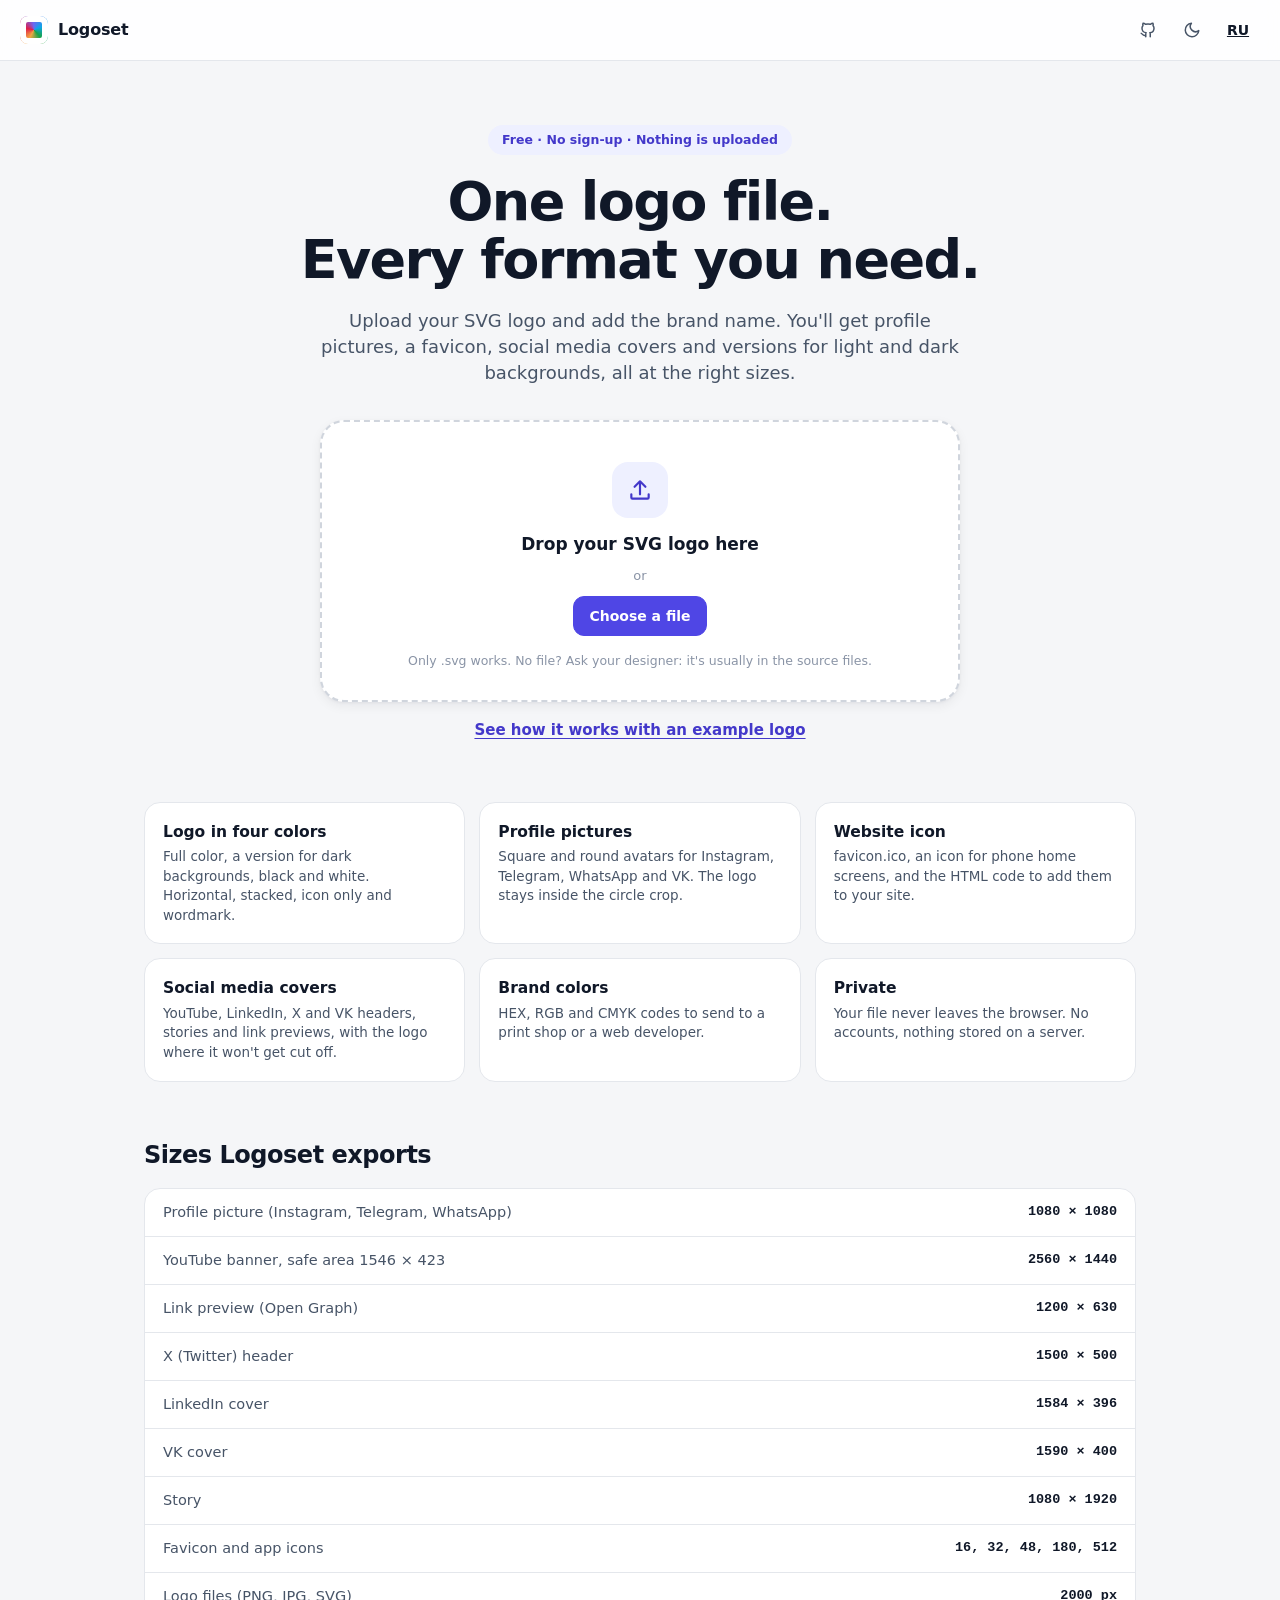
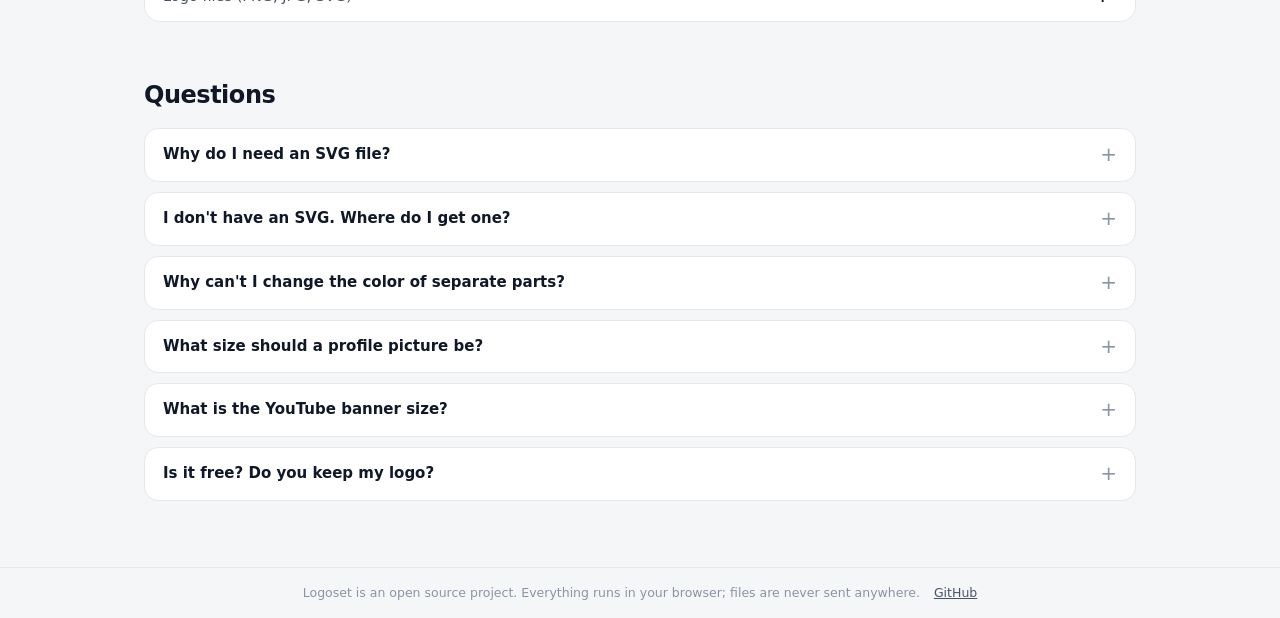
==== index.html @ 73b2479a "Logoset: every format of your logo from one SVG Avatars, favicon, social media covers, logo color ve" ====
<!DOCTYPE html>
<html lang="en" data-root="./">
<head>
<meta charset="UTF-8">
<meta name="viewport" content="width=device-width, initial-scale=1">
<meta http-equiv="Content-Security-Policy" content="default-src 'self'; script-src 'self'; style-src 'self' 'unsafe-inline'; img-src 'self' data: blob:; font-src 'self' data:; connect-src 'self'; object-src 'none'; base-uri 'none'; form-action 'none'">
<meta name="referrer" content="no-referrer">
<title>Logoset: free logo pack maker for avatars, favicons and social media</title>
<meta name="description" content="Turn one SVG logo into every file you need: profile pictures for Instagram and Telegram, a favicon, YouTube and LinkedIn banners, white and black versions. Free, no sign-up, runs in your browser.">
<link rel="canonical" href="https://logoset.vercel.app/">
<link rel="alternate" hreflang="en" href="https://logoset.vercel.app/">
<link rel="alternate" hreflang="ru" href="https://logoset.vercel.app/ru/">
<link rel="alternate" hreflang="x-default" href="https://logoset.vercel.app/">
<meta property="og:type" content="website">
<meta property="og:site_name" content="Logoset">
<meta property="og:title" content="Logoset: every format of your logo from one SVG">
<meta property="og:description" content="Avatars, favicon, social media covers and logo versions for light and dark backgrounds. Free and private.">
<meta property="og:url" content="https://logoset.vercel.app/">
<meta property="og:locale" content="en_US">
<meta name="twitter:card" content="summary">
<meta name="theme-color" content="#F5F6F8">
<link rel="icon" href="data:image/svg+xml,%3Csvg xmlns='http://www.w3.org/2000/svg' viewBox='0 0 32 32'%3E%3Crect width='32' height='32' rx='8' fill='%234F46E5'/%3E%3Cpath d='M7 24l7-11 4 6 3-4 4 9z' fill='%23fff'/%3E%3Ccircle cx='22' cy='10' r='3' fill='%23FBBF24'/%3E%3C/svg%3E">
<script src="theme.js"></script>
<link rel="stylesheet" href="style.css">
<script type="application/ld+json">
{"@context":"https://schema.org","@graph":[
{"@type":"WebApplication","name":"Logoset","url":"https://logoset.vercel.app/","applicationCategory":"DesignApplication","operatingSystem":"Any","inLanguage":["en","ru"],"isAccessibleForFree":true,"offers":{"@type":"Offer","price":"0","priceCurrency":"USD"},"description":"Make avatars, a favicon, social media covers and color versions of your logo from one SVG file, right in the browser."},
{"@type":"FAQPage","mainEntity":[
{"@type":"Question","name":"Why do I need an SVG file?","acceptedAnswer":{"@type":"Answer","text":"SVG is the vector format logos are made in. It scales to any size without blur, and its colors can be changed. A PNG or JPG can't be recolored or enlarged cleanly."}},
{"@type":"Question","name":"What size should a profile picture be?","acceptedAnswer":{"@type":"Answer","text":"1080×1080 pixels works for Instagram, Telegram, WhatsApp and most other apps. They crop avatars to a circle, so the logo has to stay inside it."}},
{"@type":"Question","name":"What is the YouTube banner size?","acceptedAnswer":{"@type":"Answer","text":"2560×1440 pixels. Only the middle area of 1546×423 pixels is visible on every device, so the logo should sit inside it."}},
{"@type":"Question","name":"Is Logoset free? Do you keep my logo?","acceptedAnswer":{"@type":"Answer","text":"It's free and open source. Everything happens in your browser and the logo isn't uploaded anywhere."}}
]}]}
</script>
</head>
<body>
<div id="app">
  <header class="topbar">
    <a class="brand" href="./"><span class="brand-mark" aria-hidden="true"></span><span>Logoset</span></a>
    <div class="top-actions">
      <a class="icon-btn plain" href="https://github.com/harakez/logoset" target="_blank" rel="noopener noreferrer" title="GitHub" aria-label="GitHub"><span class="ic" aria-hidden="true"><svg viewBox="0 0 24 24" fill="none" stroke="currentColor" stroke-width="2" stroke-linecap="round" stroke-linejoin="round"><path d="M9 19c-4 1.5-4-2-6-2.5M15 21v-3.5c0-1 .1-1.4-.5-2 2.8-.3 5.5-1.4 5.5-6a4.6 4.6 0 0 0-1.3-3.2 4.2 4.2 0 0 0-.1-3.2s-1.1-.3-3.5 1.3a12 12 0 0 0-6.2 0C6.5 2.8 5.4 3.1 5.4 3.1a4.2 4.2 0 0 0-.1 3.2A4.6 4.6 0 0 0 4 9.5c0 4.6 2.7 5.7 5.5 6-.6.6-.6 1.2-.5 2V21"/></svg></span></a>
      <button type="button" class="icon-btn plain" id="lk-theme" aria-label="Dark theme" title="Dark theme"></button>
      <a class="btn ghost lang" href="ru/" hreflang="ru" lang="ru">RU</a>
    </div>
  </header>

  <main class="landing">
    <section class="hero">
      <span class="hero-tag">Free · No sign-up · Nothing is uploaded</span>
      <h1>One logo file.<br>Every format you need.</h1>
      <p class="lead">Upload your SVG logo and add the brand name. You'll get profile pictures, a favicon, social media covers and versions for light and dark backgrounds, all at the right sizes.</p>
      <div class="dropzone" id="lk-drop" role="button" tabindex="0" aria-label="Choose an SVG logo">
        <span class="dz-ic"><span class="ic" aria-hidden="true"><svg viewBox="0 0 24 24" fill="none" stroke="currentColor" stroke-width="2" stroke-linecap="round" stroke-linejoin="round"><path d="M12 16V4M7 9l5-5 5 5"/><path d="M4 16v3a1 1 0 0 0 1 1h14a1 1 0 0 0 1-1v-3"/></svg></span></span>
        <b>Drop your SVG logo here</b>
        <span class="or">or</span>
        <span class="btn primary">Choose a file</span>
        <small>Only .svg works. No file? Ask your designer: it's usually in the source files.</small>
      </div>
      <button type="button" class="linkish" id="lk-demo">See how it works with an example logo</button>
    </section>

    <section class="feats" aria-label="What you get">
      <div class="feat"><b>Logo in four colors</b><p>Full color, a version for dark backgrounds, black and white. Horizontal, stacked, icon only and wordmark.</p></div>
      <div class="feat"><b>Profile pictures</b><p>Square and round avatars for Instagram, Telegram, WhatsApp and VK. The logo stays inside the circle crop.</p></div>
      <div class="feat"><b>Website icon</b><p>favicon.ico, an icon for phone home screens, and the HTML code to add them to your site.</p></div>
      <div class="feat"><b>Social media covers</b><p>YouTube, LinkedIn, X and VK headers, stories and link previews, with the logo where it won't get cut off.</p></div>
      <div class="feat"><b>Brand colors</b><p>HEX, RGB and CMYK codes to send to a print shop or a web developer.</p></div>
      <div class="feat"><b>Private</b><p>Your file never leaves the browser. No accounts, nothing stored on a server.</p></div>
    </section>

    <section class="sizes">
      <h2>Sizes Logoset exports</h2>
      <div class="size-table" role="table" aria-label="Export sizes">
        <div role="row"><span role="cell">Profile picture (Instagram, Telegram, WhatsApp)</span><b role="cell">1080 × 1080</b></div>
        <div role="row"><span role="cell">YouTube banner, safe area 1546 × 423</span><b role="cell">2560 × 1440</b></div>
        <div role="row"><span role="cell">Link preview (Open Graph)</span><b role="cell">1200 × 630</b></div>
        <div role="row"><span role="cell">X (Twitter) header</span><b role="cell">1500 × 500</b></div>
        <div role="row"><span role="cell">LinkedIn cover</span><b role="cell">1584 × 396</b></div>
        <div role="row"><span role="cell">VK cover</span><b role="cell">1590 × 400</b></div>
        <div role="row"><span role="cell">Story</span><b role="cell">1080 × 1920</b></div>
        <div role="row"><span role="cell">Favicon and app icons</span><b role="cell">16, 32, 48, 180, 512</b></div>
        <div role="row"><span role="cell">Logo files (PNG, JPG, SVG)</span><b role="cell">2000 px</b></div>
      </div>
    </section>

    <section class="faq">
      <h2>Questions</h2>
      <details><summary>Why do I need an SVG file?</summary><p>SVG is the vector format logos are made in. It scales to any size without blur, and its colors can be changed. A PNG or JPG can't be recolored or enlarged cleanly.</p></details>
      <details><summary>I don't have an SVG. Where do I get one?</summary><p>Ask the designer who made your logo. It's usually among the files you received: look for .svg, .ai or .eps. Illustrator, Figma and Inkscape can all export SVG.</p></details>
      <details><summary>Why can't I change the color of separate parts?</summary><p>Some logos are saved as one combined shape, so there is nothing to separate and the logo can only be recolored as a whole. Try the "By part" mode first. If that doesn't help, ask for an SVG with the parts kept as separate shapes.</p></details>
      <details><summary>What size should a profile picture be?</summary><p>1080 × 1080 pixels works for Instagram, Telegram, WhatsApp and most other apps. They crop avatars to a circle, so the logo has to stay inside it. Logoset takes care of that.</p></details>
      <details><summary>What is the YouTube banner size?</summary><p>2560 × 1440 pixels. Only the middle area of 1546 × 423 is visible on every device, so the logo should sit inside it.</p></details>
      <details><summary>Is it free? Do you keep my logo?</summary><p>It's free and open source. Everything happens in your browser and the logo isn't uploaded anywhere.</p></details>
    </section>
  </main>

  <footer class="foot"><span>Logoset is an open source project. Everything runs in your browser; files are never sent anywhere.</span><a href="https://github.com/harakez/logoset" target="_blank" rel="noopener noreferrer">GitHub</a></footer>
</div>
<div class="toast" id="toast" role="status" aria-live="polite"></div>
<noscript><p class="noscript">Logoset needs JavaScript to work.</p></noscript>
<script src="lib/opentype.min.js"></script>
<script src="app.js"></script>
</body>
</html>
---- style.css ----
*{box-sizing:border-box;margin:0;padding:0}
:root{
  --bg:#F5F6F8; --surface:#FFFFFF; --surface-2:#F0F2F5; --surface-3:#E7EAEE;
  --line:#E4E7EC; --line-2:#D0D5DD; --text:#101828; --dim:#475467; --faint:#8A94A6;
  --accent:#4F46E5; --accent-2:#4338CA; --accent-soft:#EEF0FF; --accent-text:#4338CA;
  --ok:#067647; --warn-bg:#FFFAEB; --warn:#B54708;
  --shadow:0 1px 2px rgba(16,24,40,.05);
  --shadow-md:0 4px 12px rgba(16,24,40,.06),0 1px 3px rgba(16,24,40,.05);
  --checker:#E9ECF0; --checker-bg:#FFFFFF;
  --r:16px;
  color-scheme:light;
}
:root[data-theme="dark"]{
  --bg:#0C0E12; --surface:#15181E; --surface-2:#1C2028; --surface-3:#252A34;
  --line:#262B35; --line-2:#363C48; --text:#F2F4F7; --dim:#B4BCC8; --faint:#7E8794;
  --accent:#6E66F2; --accent-2:#837CF5; --accent-soft:#23214A; --accent-text:#B3AEFF;
  --ok:#47CD89; --warn-bg:#2A2110; --warn:#F5B451;
  --shadow:0 1px 2px rgba(0,0,0,.3);
  --shadow-md:0 6px 18px rgba(0,0,0,.35);
  --checker:#2A2F38; --checker-bg:#1E222A;
  color-scheme:dark;
}
body{font-family:'Segoe UI',system-ui,-apple-system,Roboto,'Helvetica Neue',sans-serif;background:var(--bg);color:var(--text);font-size:14px;line-height:1.45;-webkit-font-smoothing:antialiased}
#app{min-height:100vh;display:flex;flex-direction:column}
[hidden]{display:none!important}
.ic{display:inline-flex;width:18px;height:18px;flex:none}
.ic svg{width:100%;height:100%}
.muted{color:var(--dim);font-size:13px}
.mono{font-family:ui-monospace,'Cascadia Mono',Consolas,monospace}
:focus-visible{outline:3px solid color-mix(in srgb,var(--accent) 45%,transparent);outline-offset:2px}

/* ---------- buttons ---------- */
.btn{display:inline-flex;align-items:center;justify-content:center;gap:8px;font:inherit;font-weight:600;font-size:14px;cursor:pointer;border-radius:11px;
  border:1px solid var(--line-2);background:var(--surface);color:var(--text);padding:9px 15px;min-height:40px;white-space:nowrap;transition:background .15s,border-color .15s,transform .1s}
.btn:hover:not(:disabled){background:var(--surface-2)}
.btn:active:not(:disabled){transform:translateY(1px)}
.btn:disabled{opacity:.5;cursor:default}
.btn.primary{background:var(--accent);border-color:var(--accent);color:#fff}
.btn.primary:hover:not(:disabled){background:var(--accent-2);border-color:var(--accent-2)}
.btn.ghost{background:transparent;border-color:transparent}
.btn.ghost:hover:not(:disabled){background:var(--surface-2)}
.btn.small{min-height:34px;padding:6px 12px;font-size:13px;border-radius:9px}
.btn.lang{font-weight:700;min-width:44px;padding:8px}
.icon-btn{display:inline-flex;align-items:center;justify-content:center;width:40px;height:40px;flex:none;border-radius:10px;border:1px solid var(--line);
  background:var(--surface);color:var(--dim);cursor:pointer;text-decoration:none}
.icon-btn:hover{background:var(--surface-2);color:var(--text)}
.icon-btn.plain{border-color:transparent;background:transparent}
.linkish{background:none;border:none;color:var(--accent-text);font:inherit;font-weight:600;cursor:pointer;text-decoration:underline;text-underline-offset:3px;padding:4px}
.btn-row{display:flex;gap:8px;flex-wrap:wrap;align-items:center}

/* ---------- top bar ---------- */
.topbar{display:flex;align-items:center;gap:16px;padding:10px 20px;background:color-mix(in srgb,var(--surface) 88%,transparent);backdrop-filter:blur(10px);
  border-bottom:1px solid var(--line);position:sticky;top:0;z-index:10}
.brand{display:flex;align-items:center;gap:10px;font-weight:800;font-size:16px;letter-spacing:-.01em}
.brand-mark{width:28px;height:28px;border-radius:8px;background:conic-gradient(from 210deg,#F2A541,#E11D48,#6E66F2,#0EA5E9,#16A34A,#F2A541);box-shadow:inset 0 0 0 6px var(--surface)}
.top-actions{margin-left:auto;display:flex;gap:4px;align-items:center}

/* ---------- hero ---------- */
.hero{flex:1;max-width:1040px;margin:0 auto;padding:64px 24px 48px;text-align:center;display:flex;flex-direction:column;align-items:center}
.hero-tag{display:inline-block;font-size:12.5px;font-weight:600;color:var(--accent-text);background:var(--accent-soft);border-radius:999px;padding:6px 14px;margin-bottom:18px}
.hero h1{font-size:clamp(30px,5vw,54px);font-weight:800;letter-spacing:-.03em;line-height:1.08;max-width:820px}
.hero .lead{font-size:18px;color:var(--dim);max-width:660px;margin:18px 0 34px}
.dropzone{width:100%;max-width:640px;border:2px dashed var(--line-2);border-radius:24px;background:var(--surface);padding:40px 24px 30px;
  display:flex;flex-direction:column;align-items:center;gap:10px;cursor:pointer;transition:border-color .15s,background .15s;box-shadow:var(--shadow-md)}
.dropzone:hover{border-color:var(--accent);background:color-mix(in srgb,var(--accent-soft) 35%,var(--surface))}
.dz-ic{width:56px;height:56px;border-radius:16px;background:var(--accent-soft);color:var(--accent-text);display:flex;align-items:center;justify-content:center}
.dz-ic .ic{width:26px;height:26px}
.dropzone b{font-size:17px;margin-top:4px}
.dropzone .or{color:var(--faint);font-size:13px}
.dropzone small{color:var(--faint);font-size:12.5px;margin-top:6px}
.hero > .linkish{margin-top:14px;font-size:15px}
.feats{display:grid;grid-template-columns:repeat(3,1fr);gap:14px;margin-top:56px;width:100%;text-align:left}
.feat{background:var(--surface);border:1px solid var(--line);border-radius:var(--r);padding:18px}
.feat-ic{width:38px;height:38px;border-radius:11px;background:var(--surface-2);color:var(--accent-text);display:flex;align-items:center;justify-content:center;margin-bottom:12px}
.feat b{display:block;font-size:15px;margin-bottom:4px}
.feat p{color:var(--dim);font-size:13.5px}

/* ---------- app layout ---------- */
.layout{flex:1;display:grid;grid-template-columns:380px minmax(0,1fr);width:100%;max-width:1600px;margin:0 auto}
.sidebar{border-right:1px solid var(--line);background:var(--surface);padding:18px;display:flex;flex-direction:column;gap:14px;
  position:sticky;top:61px;height:calc(100vh - 61px);overflow-y:auto}
.main{padding:20px 24px 32px;min-width:0}
.panel{border:1px solid var(--line);border-radius:var(--r);padding:16px;display:flex;flex-direction:column;gap:12px;background:var(--surface)}
.panel h2{font-size:15px;font-weight:700;display:flex;align-items:center;gap:10px}
.step{width:24px;height:24px;border-radius:7px;background:var(--accent-soft);color:var(--accent-text);font-size:12.5px;font-weight:800;display:inline-flex;align-items:center;justify-content:center}
.field{display:flex;flex-direction:column;gap:6px;font-size:13px;font-weight:600;color:var(--dim)}
.field input[type=text]{font:inherit;font-size:14.5px;font-weight:500;color:var(--text);background:var(--surface);border:1px solid var(--line-2);border-radius:10px;padding:10px 12px}
.field input[type=text]:focus{outline:none;border-color:var(--accent);box-shadow:0 0 0 3px var(--accent-soft)}
.field input[type=range]{accent-color:var(--accent);width:100%}
.check{display:flex;gap:10px;align-items:flex-start;padding:10px 12px;border:1px solid var(--line);border-radius:12px;cursor:pointer;background:var(--surface-2)}
.check input,.row-field input{width:18px;height:18px;margin-top:1px;accent-color:var(--accent);flex:none}
.check span{display:flex;flex-direction:column;gap:2px;font-size:13.5px}
.check small{color:var(--faint);font-size:12px}
.row-field{display:flex;gap:10px;align-items:center;font-size:13.5px;font-weight:600;cursor:pointer}
.lbl{font-size:12px;color:var(--faint);font-weight:700;text-transform:uppercase;letter-spacing:.06em;margin-top:2px}

/* colors */
.live{height:150px;border-radius:12px;padding:14px;background-color:var(--checker-bg);
  background-image:linear-gradient(45deg,var(--checker) 25%,transparent 25%),linear-gradient(-45deg,var(--checker) 25%,transparent 25%),
  linear-gradient(45deg,transparent 75%,var(--checker) 75%),linear-gradient(-45deg,transparent 75%,var(--checker) 75%);
  background-size:16px 16px;background-position:0 0,0 8px,8px -8px,-8px 0;border:1px solid var(--line)}
.logo-host{width:100%;height:100%}
.logo-host.offscreen{position:fixed;left:-10000px;top:0;width:600px;height:400px;visibility:hidden;pointer-events:none}
.parts{display:flex;flex-wrap:wrap;gap:8px}
.part{position:relative;width:46px;height:46px;border-radius:50%;border:2px solid transparent;background:none;padding:3px;cursor:pointer;transition:transform .1s}
.part:hover{transform:translateY(-1px)}
.part.on{border-color:var(--accent)}
.part-sw{display:block;width:100%;height:100%;border-radius:50%;box-shadow:inset 0 0 0 1px rgba(0,0,0,.15)}
.part-n{position:absolute;right:-4px;bottom:-4px;min-width:18px;height:18px;border-radius:9px;background:var(--surface);border:1px solid var(--line-2);
  font-size:10.5px;font-weight:800;color:var(--dim);display:flex;align-items:center;justify-content:center;padding:0 4px}
.part.on .part-n{background:var(--accent);border-color:var(--accent);color:#fff}
.picker-box{border:1px solid var(--line);border-radius:14px;padding:12px;background:var(--surface-2)}
.picker-title{display:flex;justify-content:space-between;align-items:center;font-size:13.5px;margin-bottom:10px}
.picker-title .mono{color:var(--dim);font-size:12.5px}
.sv{position:relative;height:150px;border-radius:10px;cursor:crosshair;touch-action:none;user-select:none;overflow:hidden}
.sv-w{position:absolute;inset:0;background:linear-gradient(to right,#fff,rgba(255,255,255,0))}
.sv-b{position:absolute;inset:0;background:linear-gradient(to top,#000,rgba(0,0,0,0))}
.hue{position:relative;height:16px;border-radius:8px;margin-top:12px;cursor:pointer;touch-action:none;user-select:none;
  background:linear-gradient(to right,#f00 0%,#ff0 17%,#0f0 33%,#0ff 50%,#00f 67%,#f0f 83%,#f00 100%)}
.knob{position:absolute;width:20px;height:20px;border-radius:50%;border:3px solid #fff;box-shadow:0 0 0 1px rgba(0,0,0,.35),0 2px 6px rgba(0,0,0,.35);transform:translate(-50%,-50%);pointer-events:none}
.hue .knob{top:50%}
.pick-row{display:flex;gap:8px;margin-top:12px;align-items:center}
.big-swatch{width:40px;height:40px;border-radius:10px;box-shadow:inset 0 0 0 1px rgba(0,0,0,.15);flex:none}
.hex-input{flex:1;min-width:0;font-family:ui-monospace,Consolas,monospace;font-size:14.5px;font-weight:600;text-transform:uppercase;
  background:var(--surface);color:var(--text);border:1px solid var(--line-2);border-radius:10px;padding:9px 11px}
.hex-input:focus{outline:none;border-color:var(--accent);box-shadow:0 0 0 3px var(--accent-soft)}
.hex-input.bad{border-color:#E5484D}
.chip-block{margin-top:10px}
.chip-block .lbl{text-transform:none;letter-spacing:0;font-weight:600;margin-bottom:6px}
.chips{display:flex;gap:6px;flex-wrap:wrap}
.chip{width:28px;height:28px;padding:0;border-radius:8px;border:none;box-shadow:inset 0 0 0 1px rgba(0,0,0,.15);cursor:pointer;transition:transform .1s;position:relative}
.chip:hover{transform:scale(1.1)}
.chip.on{outline:2px solid var(--accent);outline-offset:2px}
.chip.auto{background:var(--surface-3);color:var(--dim);font-weight:800;font-size:12px}
.chip.custom{background:conic-gradient(red,yellow,lime,cyan,blue,magenta,red);display:inline-block}
.chip.custom input{position:absolute;inset:0;opacity:0;cursor:pointer;width:100%;height:100%}
.presets{display:grid;grid-template-columns:repeat(4,1fr);gap:6px}
.preset{display:flex;height:30px;border-radius:8px;overflow:hidden;border:1px solid var(--line);padding:0;cursor:pointer;background:none}
.preset i{flex:1}
.preset:hover{outline:2px solid var(--line-2)}

/* text */
.fonts{display:grid;grid-template-columns:repeat(3,1fr);gap:6px}
.font{display:flex;flex-direction:column;align-items:center;gap:2px;padding:8px 4px;border:1px solid var(--line);border-radius:10px;background:var(--surface);
  cursor:pointer;font:inherit;font-size:11.5px;color:var(--dim)}
.font:hover{background:var(--surface-2)}
.font.on{border-color:var(--accent);background:var(--accent-soft);color:var(--accent-text)}
.font-aa{font-size:22px;line-height:1.1;color:var(--text)}
.seg{display:inline-flex;background:var(--surface-2);border:1px solid var(--line);border-radius:11px;padding:3px;gap:2px;flex-wrap:wrap}
.seg-btn{display:inline-flex;align-items:center;gap:7px;border:none;background:transparent;font:inherit;font-size:13px;font-weight:600;color:var(--dim);
  padding:7px 12px;border-radius:8px;cursor:pointer;white-space:nowrap}
.seg-btn:hover{color:var(--text)}
.seg-btn.on{background:var(--surface);color:var(--text);box-shadow:var(--shadow-md)}
.dot{width:14px;height:14px;border-radius:50%;box-shadow:inset 0 0 0 1px rgba(127,127,127,.4);flex:none}
.bg-opts{display:grid;grid-template-columns:1fr 1fr;gap:6px}
.bg-opt{display:flex;align-items:center;gap:8px;padding:9px 10px;border:1px solid var(--line);border-radius:10px;background:var(--surface);font:inherit;font-size:13px;font-weight:600;
  color:var(--dim);cursor:pointer;position:relative}
.bg-opt:hover{background:var(--surface-2)}
.bg-opt.on{border-color:var(--accent);color:var(--text);box-shadow:0 0 0 3px var(--accent-soft)}
.bg-opt input{position:absolute;inset:0;opacity:0;cursor:pointer;width:100%;height:100%}

/* main */
.main-head{display:flex;align-items:center;gap:12px;flex-wrap:wrap;margin-bottom:16px;position:sticky;top:61px;z-index:5;padding:10px 0;background:var(--bg)}
.tabs{display:flex;gap:4px;background:var(--surface);border:1px solid var(--line);border-radius:13px;padding:4px;overflow-x:auto;scrollbar-width:none;flex:1;min-width:0}
.tab{display:inline-flex;align-items:center;gap:8px;border:none;background:none;font:inherit;font-weight:600;font-size:13.5px;color:var(--dim);padding:8px 13px;border-radius:9px;cursor:pointer;white-space:nowrap}
.tab:hover{color:var(--text);background:var(--surface-2)}
.tab.on{background:var(--accent-soft);color:var(--accent-text)}
.content-bar{margin-bottom:14px}
.note{background:var(--warn-bg);color:var(--warn);border-radius:12px;padding:10px 14px;font-size:13.5px;margin-bottom:14px}
.note.subtle{background:transparent;color:var(--faint);padding:12px 2px 0;font-size:12.5px}
.grid{display:grid;gap:16px}
.grid.logos{grid-template-columns:repeat(2,minmax(0,1fr))}
.grid.two{grid-template-columns:repeat(2,minmax(0,1fr))}
.grid.one{grid-template-columns:minmax(0,1fr)}
.grid.social{grid-template-columns:repeat(2,minmax(0,1fr))}
.span2{grid-column:span 2}
.fcard{background:var(--surface);border:1px solid var(--line);border-radius:var(--r);overflow:hidden;display:flex;flex-direction:column;box-shadow:var(--shadow)}
.fprev{padding:16px;background:var(--surface-2);border-bottom:1px solid var(--line);flex:1;display:flex;align-items:center;justify-content:center}
.pv{width:100%;border-radius:10px;overflow:hidden;display:flex;align-items:center;justify-content:center;box-shadow:0 0 0 1px var(--line)}
.pv img{width:100%;height:100%;display:block;object-fit:contain}
.logo-pv{height:260px;padding:32px}
.logo-pv.wide{height:280px;padding:36px 48px}
.story-card .fprev .pv{max-width:230px}
.avatar-pair{display:grid;grid-template-columns:1fr 1fr;gap:14px;width:100%;max-width:440px}
.round-mask{border-radius:50%;box-shadow:0 0 0 1px var(--line)}
.checker-pv{width:100%;max-width:220px;border-radius:12px;padding:10px;background-color:var(--checker-bg);
  background-image:linear-gradient(45deg,var(--checker) 25%,transparent 25%),linear-gradient(-45deg,var(--checker) 25%,transparent 25%),
  linear-gradient(45deg,transparent 75%,var(--checker) 75%),linear-gradient(-45deg,transparent 75%,var(--checker) 75%);
  background-size:16px 16px;background-position:0 0,0 8px,8px -8px,-8px 0}
.checker-pv .pv{box-shadow:none}
.fmeta{display:flex;align-items:center;justify-content:space-between;gap:12px;padding:12px 14px;flex-wrap:wrap}
.ftext{display:flex;flex-direction:column;min-width:0;flex:1}
.ftext b{font-size:14.5px}
.ftext small{color:var(--faint);font-size:12.5px}
.factions{display:flex;gap:6px;flex-wrap:wrap}
.dl{display:inline-flex;align-items:center;gap:6px;border:1px solid var(--line-2);background:var(--surface);color:var(--text);font:inherit;font-weight:700;font-size:12.5px;
  padding:7px 11px;border-radius:9px;cursor:pointer}
.dl:hover:not(:disabled){border-color:var(--accent);color:var(--accent-text)}
.dl:disabled{opacity:.5;cursor:wait}
.dl .ic{width:15px;height:15px}
.browser{width:100%;max-width:560px;border-radius:12px;overflow:hidden;box-shadow:0 0 0 1px var(--line);background:var(--surface)}
.browser-tab{display:flex;align-items:center;gap:8px;background:var(--surface-3);padding:9px 14px;font-size:13px;font-weight:600}
.browser-tab img{width:16px;height:16px}
.browser-body{display:flex;align-items:flex-end;justify-content:center;gap:28px;padding:26px 16px;flex-wrap:wrap}
.browser-body figure{display:flex;flex-direction:column;align-items:center;gap:8px}
.browser-body figcaption{font-size:12px;color:var(--faint)}
.code{width:100%;font-family:ui-monospace,Consolas,monospace;font-size:12.5px;background:var(--surface);color:var(--text);border:1px solid var(--line);border-radius:10px;padding:14px;overflow-x:auto;white-space:pre}
.code-card .fprev{justify-content:stretch}
.palette-card{background:var(--surface);border:1px solid var(--line);border-radius:var(--r);padding:18px;box-shadow:var(--shadow)}
.pal-head{display:flex;justify-content:space-between;align-items:flex-start;gap:14px;flex-wrap:wrap;margin-bottom:16px}
.pal-head b{font-size:16px}
.swatches{display:grid;grid-template-columns:repeat(auto-fill,minmax(180px,1fr));gap:12px}
.swatch{border:1px solid var(--line);border-radius:14px;overflow:hidden}
.swatch-color{height:110px}
.swatch-codes{padding:6px}
.code-line{display:flex;justify-content:space-between;width:100%;border:none;background:none;font:inherit;padding:6px 8px;border-radius:8px;cursor:pointer;color:var(--text)}
.code-line:hover{background:var(--surface-2)}
.code-line span{color:var(--faint);font-size:11.5px;font-weight:700}
.code-line b{font-family:ui-monospace,Consolas,monospace;font-size:12.5px}

/* footer, drop, toast */
.foot{padding:16px 24px;border-top:1px solid var(--line);font-size:12.5px;color:var(--faint);display:flex;gap:14px;flex-wrap:wrap;justify-content:center}
.foot a{color:var(--dim)}
.drop{position:fixed;inset:0;background:color-mix(in srgb,var(--accent) 14%,transparent);backdrop-filter:blur(3px);display:none;align-items:center;justify-content:center;z-index:50}
.drop div{border:3px dashed var(--accent);background:var(--surface);color:var(--accent-text);border-radius:22px;padding:48px 64px;font-size:20px;font-weight:700}
.drop.on{display:flex}
.toast{position:fixed;bottom:24px;left:50%;transform:translateX(-50%) translateY(20px);max-width:calc(100% - 32px);background:#101828;color:#fff;
  font-size:14px;font-weight:600;text-align:center;padding:12px 20px;border-radius:12px;opacity:0;pointer-events:none;transition:.25s;z-index:60;box-shadow:var(--shadow-md)}
:root[data-theme="dark"] .toast{background:#F2F4F7;color:#101828}
.toast.on{opacity:1;transform:translateX(-50%) translateY(0)}

/* responsive */
@media (max-width:1180px){ .grid.logos,.grid.social{grid-template-columns:minmax(0,1fr)} .span2{grid-column:auto} }
@media (max-width:900px){
  .layout{grid-template-columns:minmax(0,1fr)}
  .sidebar{position:static;height:auto;border-right:none;border-bottom:1px solid var(--line)}
  .main-head{top:57px}
  .feats{grid-template-columns:repeat(2,1fr)}
}
@media (max-width:600px){
  .topbar{padding:8px 12px}
  .hide-sm{display:none}
  .hero{padding:40px 16px 32px}
  .hero .lead{font-size:16px}
  .feats{grid-template-columns:minmax(0,1fr)}
  .sidebar{padding:12px}
  .main{padding:12px 16px 24px}
  .main-head{flex-direction:column;align-items:stretch}
  .main-head .btn{width:100%}
  .tab span{display:none}
  .tab.on span{display:inline}
  .grid.two{grid-template-columns:minmax(0,1fr)}
  .seg{display:flex;overflow-x:auto;flex-wrap:nowrap}
}

/* ---------- landing (static, readable by search engines) ---------- */
.landing{flex:1;width:100%;max-width:1040px;margin:0 auto;padding:0 24px 56px}
.landing .hero{padding:64px 0 8px}
.landing .feats{margin-top:48px}
.landing .feat b{font-size:15.5px}
.sizes,.faq{margin-top:56px}
.sizes h2,.faq h2{font-size:24px;font-weight:800;letter-spacing:-.02em;margin-bottom:16px}
.size-table{background:var(--surface);border:1px solid var(--line);border-radius:var(--r);overflow:hidden}
.size-table > div{display:flex;justify-content:space-between;gap:16px;padding:13px 18px;border-top:1px solid var(--line);font-size:14.5px}
.size-table > div:first-child{border-top:none}
.size-table span{color:var(--dim)}
.size-table b{font-family:ui-monospace,'Cascadia Mono',Consolas,monospace;font-size:13.5px;white-space:nowrap}
.faq details{background:var(--surface);border:1px solid var(--line);border-radius:14px;margin-bottom:10px}
.faq summary{cursor:pointer;padding:15px 18px;font-weight:700;font-size:15px;list-style:none;display:flex;justify-content:space-between;gap:12px}
.faq summary::-webkit-details-marker{display:none}
.faq summary::after{content:'+';color:var(--faint);font-weight:400;font-size:20px;line-height:1}
.faq details[open] summary::after{content:'–'}
.faq details p{padding:0 18px 16px;color:var(--dim);font-size:14.5px;max-width:760px}
.noscript{padding:24px;text-align:center;color:var(--dim)}
a.brand{color:inherit;text-decoration:none}

/* ---------- app additions ---------- */
.content-bar{display:flex;align-items:center;gap:12px;flex-wrap:wrap;margin-bottom:12px}
.bar-lbl{font-size:12px;font-weight:700;color:var(--faint);text-transform:uppercase;letter-spacing:.06em;min-width:96px}
.dot.checker{background-color:#fff;background-image:linear-gradient(45deg,#cfd4dc 25%,transparent 25%),linear-gradient(-45deg,#cfd4dc 25%,transparent 25%),linear-gradient(45deg,transparent 75%,#cfd4dc 75%),linear-gradient(-45deg,transparent 75%,#cfd4dc 75%);background-size:6px 6px;background-position:0 0,0 3px,3px -3px,-3px 0}
.seg-btn{position:relative}
.seg-btn input[type=color]{position:absolute;inset:0;opacity:0;cursor:pointer;width:100%;height:100%}
.pv.checker{background-color:var(--checker-bg);background-image:linear-gradient(45deg,var(--checker) 25%,transparent 25%),linear-gradient(-45deg,var(--checker) 25%,transparent 25%),
  linear-gradient(45deg,transparent 75%,var(--checker) 75%),linear-gradient(-45deg,transparent 75%,var(--checker) 75%);background-size:16px 16px;background-position:0 0,0 8px,8px -8px,-8px 0}
.pv.round{border-radius:50%}
.pv.sq{aspect-ratio:1/1}
.single-pv{width:100%;max-width:220px}
.app-icon{width:72px;height:72px;border-radius:22%}
.hint-box{font-size:12.5px;color:var(--warn);background:var(--warn-bg);border-radius:10px;padding:8px 10px;margin-bottom:10px}
.lbl-sm{font-size:12px;color:var(--faint);font-weight:600;margin-bottom:6px}
.live{height:170px}
.sidebar .seg{width:100%}
.sidebar .seg .seg-btn{flex:1;justify-content:center}
@media (max-width:600px){ .bar-lbl{min-width:0;width:100%} .landing{padding:0 16px 40px} .landing .hero{padding-top:40px} .size-table > div{flex-direction:column;gap:2px} }

/* ---------- previews are buttons: click to view large ---------- */
button.pv{border:none;padding:0;cursor:zoom-in;position:relative;font:inherit;color:inherit}
button.pv.logo-pv{padding:32px}
button.pv.logo-pv.wide{padding:36px 48px}
.pv-zoom{position:absolute;right:10px;top:10px;width:32px;height:32px;border-radius:9px;background:rgba(16,24,40,.7);color:#fff;display:flex;align-items:center;justify-content:center;opacity:0;transition:opacity .15s}
.pv-zoom svg{width:16px;height:16px}
button.pv:hover .pv-zoom,button.pv:focus-visible .pv-zoom{opacity:1}
.grid.social .fcard.span2 .pv{max-height:none}
.lightbox{position:fixed;inset:0;z-index:70;background:rgba(10,12,16,.82);display:flex;align-items:center;justify-content:center;padding:32px;cursor:zoom-out;animation:fade .15s ease}
.lb-frame{max-width:92vw;max-height:88vh;border-radius:14px;overflow:hidden;box-shadow:0 20px 60px rgba(0,0,0,.5);display:flex}
.lb-frame img{max-width:92vw;max-height:88vh;display:block;object-fit:contain}
.lb-frame.checker{background-color:#fff;background-image:linear-gradient(45deg,#e6e9ee 25%,transparent 25%),linear-gradient(-45deg,#e6e9ee 25%,transparent 25%),linear-gradient(45deg,transparent 75%,#e6e9ee 75%),linear-gradient(-45deg,transparent 75%,#e6e9ee 75%);background-size:20px 20px;background-position:0 0,0 10px,10px -10px,-10px 0}
.lb-close{position:fixed;top:16px;right:16px;width:44px;height:44px;border-radius:12px;border:none;background:rgba(255,255,255,.14);color:#fff;cursor:pointer}
.x{font-size:26px;line-height:1}
@keyframes fade{from{opacity:0}to{opacity:1}}
body.no-scroll{overflow:hidden}

/* ---------- modal ---------- */
.overlay{position:fixed;inset:0;z-index:65;background:rgba(10,12,16,.55);display:flex;align-items:center;justify-content:center;padding:20px;animation:fade .15s ease}
.modal{background:var(--surface);color:var(--text);border-radius:18px;width:100%;max-width:640px;max-height:calc(100vh - 40px);display:flex;flex-direction:column;box-shadow:0 24px 64px rgba(0,0,0,.3)}
.modal-head{display:flex;align-items:center;justify-content:space-between;padding:14px 16px 6px 20px}
.modal-head b{font-size:17px}
.modal-body{padding:8px 20px 20px;overflow:auto;display:flex;flex-direction:column;gap:12px}
.font-tools{display:flex;gap:8px}
.font-search{flex:1;min-width:0;font:inherit;font-size:14.5px;color:var(--text);background:var(--surface-2);border:1px solid var(--line-2);border-radius:10px;padding:9px 12px}
.font-search:focus{outline:none;border-color:var(--accent);box-shadow:0 0 0 3px var(--accent-soft)}
.chip-tabs{display:flex;gap:6px;flex-wrap:wrap}
.chip-tab{border:1px solid var(--line);background:var(--surface);color:var(--dim);font:inherit;font-size:13px;font-weight:600;padding:6px 12px;border-radius:999px;cursor:pointer}
.chip-tab.on{background:var(--accent-soft);color:var(--accent-text);border-color:transparent}
.font-list{display:grid;grid-template-columns:1fr 1fr;gap:8px;max-height:52vh;overflow:auto;padding:2px}
.font-item{display:flex;flex-direction:column;align-items:flex-start;gap:4px;text-align:left;border:1px solid var(--line);border-radius:12px;background:var(--surface);color:var(--text);padding:12px 14px;cursor:pointer;font:inherit;min-width:0}
.font-item:hover{border-color:var(--line-2);background:var(--surface-2)}
.font-item.on{border-color:var(--accent);box-shadow:0 0 0 3px var(--accent-soft)}
.fi-sample{font-size:24px;line-height:1.25;white-space:nowrap;overflow:hidden;text-overflow:ellipsis;max-width:100%}
.fi-name{font-size:12px;color:var(--faint);font-weight:600}
.font-select{display:flex;align-items:center;justify-content:space-between;gap:10px;width:100%;border:1px solid var(--line-2);border-radius:12px;background:var(--surface);color:var(--text);padding:10px 12px;cursor:pointer;font:inherit}
.font-select:hover{border-color:var(--accent)}
.fs-name{font-size:20px;line-height:1.2;white-space:nowrap;overflow:hidden;text-overflow:ellipsis}
.fs-more{font-size:12.5px;font-weight:700;color:var(--accent-text);flex:none}
.muted.small{font-size:12px}
.small-link{font-size:12.5px;align-self:flex-start;padding:2px 0}

/* sliders */
.props{display:flex;flex-direction:column;gap:10px}
.field.slider{gap:4px}
.slider-head{display:flex;justify-content:space-between;align-items:center}
.val{font-family:ui-monospace,Consolas,monospace;font-size:12px;color:var(--faint);font-weight:600;min-width:42px;text-align:right}
.zoom{display:flex;align-items:center;gap:10px;flex:1;max-width:420px}
.zoom input{flex:1;accent-color:var(--accent)}

/* email mock */
.mail-mock{width:100%;max-width:520px;background:#fff;color:#1f2328;border-radius:12px;padding:18px 20px;box-shadow:0 0 0 1px var(--line);font-family:Arial,sans-serif}
.mail-line{font-size:14px;margin-bottom:2px}
.mail-name{font-size:14px;font-weight:700;margin-bottom:10px}
.mail-pv{width:300px!important;max-width:100%;box-shadow:none!important;border-radius:0!important}
@media (max-width:600px){ .font-list{grid-template-columns:1fr} .overlay{padding:0;align-items:flex-end} .modal{border-radius:18px 18px 0 0;max-height:92vh} }
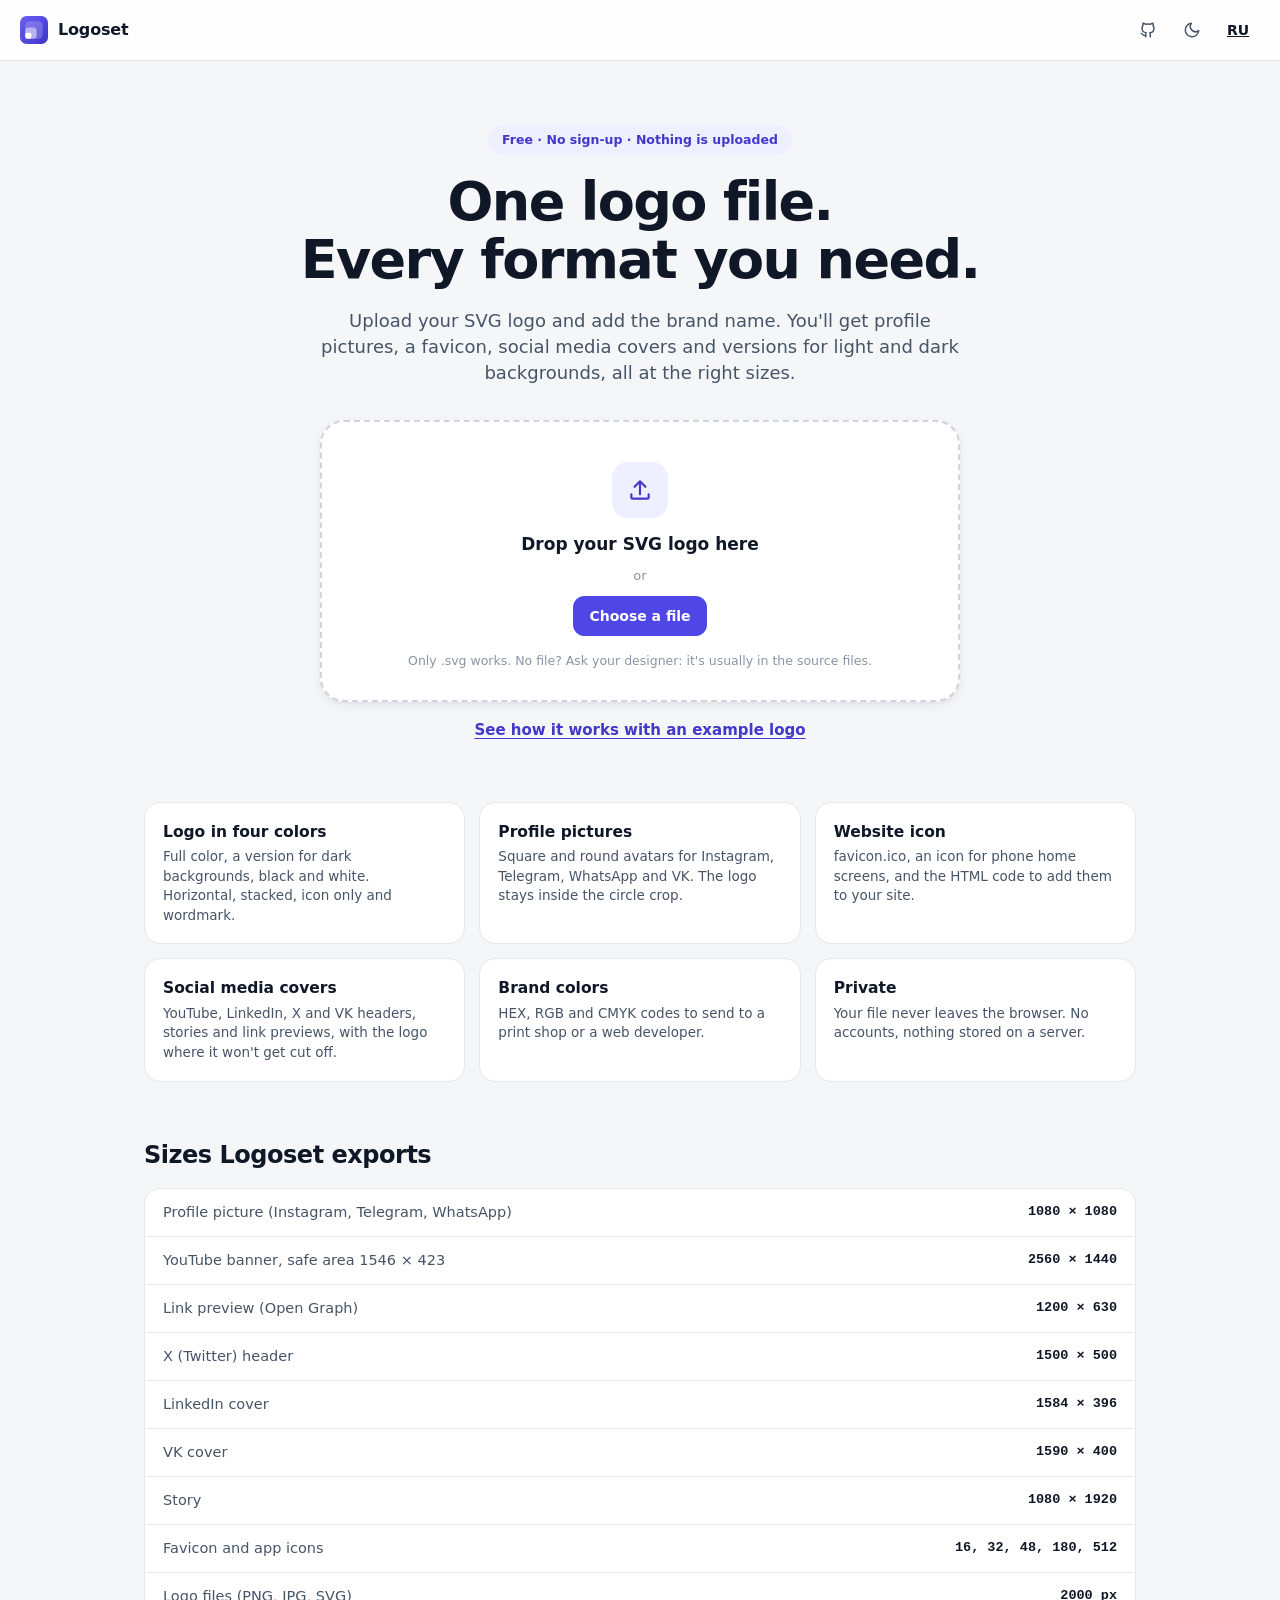
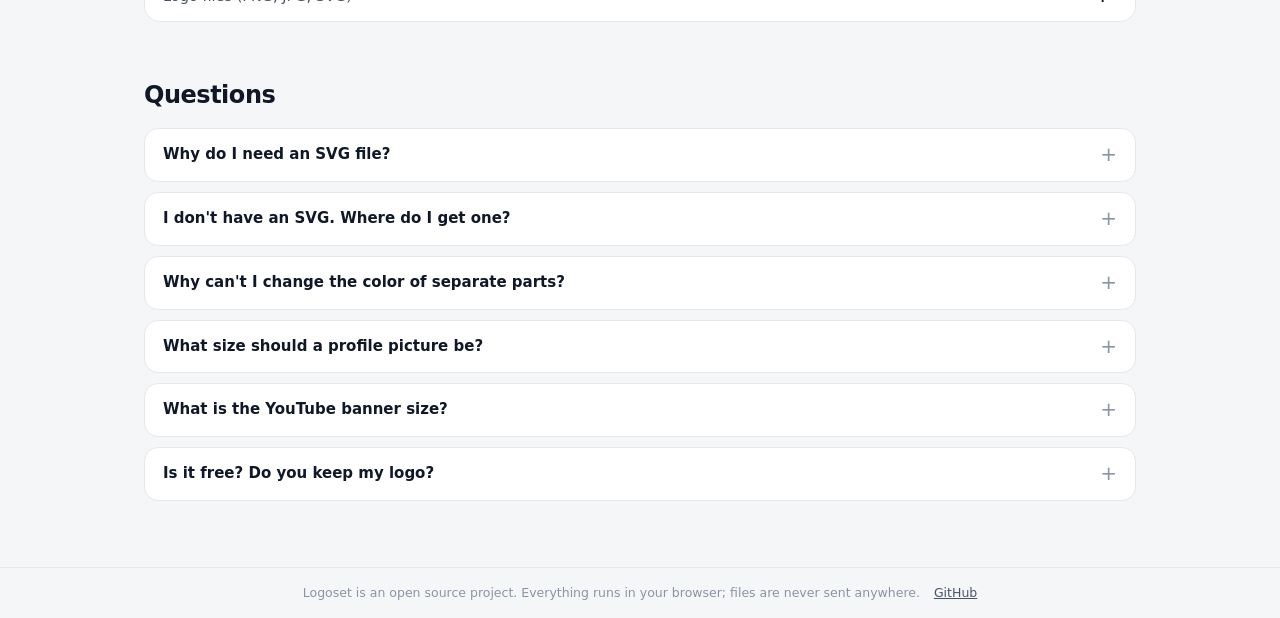
==== commit fe4512fb: "New site icon: layered mark for favicon, header and home screen Co-Authored-By: Claude Opus 5.5 <nor" ====
--- a/index.html
+++ b/index.html
@@ -19,7 +19,9 @@
 <meta property="og:locale" content="en_US">
 <meta name="twitter:card" content="summary">
 <meta name="theme-color" content="#F5F6F8">
-<link rel="icon" href="data:image/svg+xml,%3Csvg xmlns='http://www.w3.org/2000/svg' viewBox='0 0 32 32'%3E%3Crect width='32' height='32' rx='8' fill='%234F46E5'/%3E%3Cpath d='M7 24l7-11 4 6 3-4 4 9z' fill='%23fff'/%3E%3Ccircle cx='22' cy='10' r='3' fill='%23FBBF24'/%3E%3C/svg%3E">
+<link rel="icon" href="/favicon.ico" sizes="48x48">
+<link rel="icon" href="/icon.svg" type="image/svg+xml">
+<link rel="apple-touch-icon" href="/apple-touch-icon.png">
 <script src="theme.js"></script>
 <link rel="stylesheet" href="style.css">
 <script type="application/ld+json">
--- a/style.css
+++ b/style.css
@@ -52,7 +52,7 @@
 .topbar{display:flex;align-items:center;gap:16px;padding:10px 20px;background:color-mix(in srgb,var(--surface) 88%,transparent);backdrop-filter:blur(10px);
   border-bottom:1px solid var(--line);position:sticky;top:0;z-index:10}
 .brand{display:flex;align-items:center;gap:10px;font-weight:800;font-size:16px;letter-spacing:-.01em}
-.brand-mark{width:28px;height:28px;border-radius:8px;background:conic-gradient(from 210deg,#F2A541,#E11D48,#6E66F2,#0EA5E9,#16A34A,#F2A541);box-shadow:inset 0 0 0 6px var(--surface)}
+.brand-mark{width:28px;height:28px;flex:none;background:url(icon.svg) center/contain no-repeat}
 .top-actions{margin-left:auto;display:flex;gap:4px;align-items:center}
 
 /* ---------- hero ---------- */
